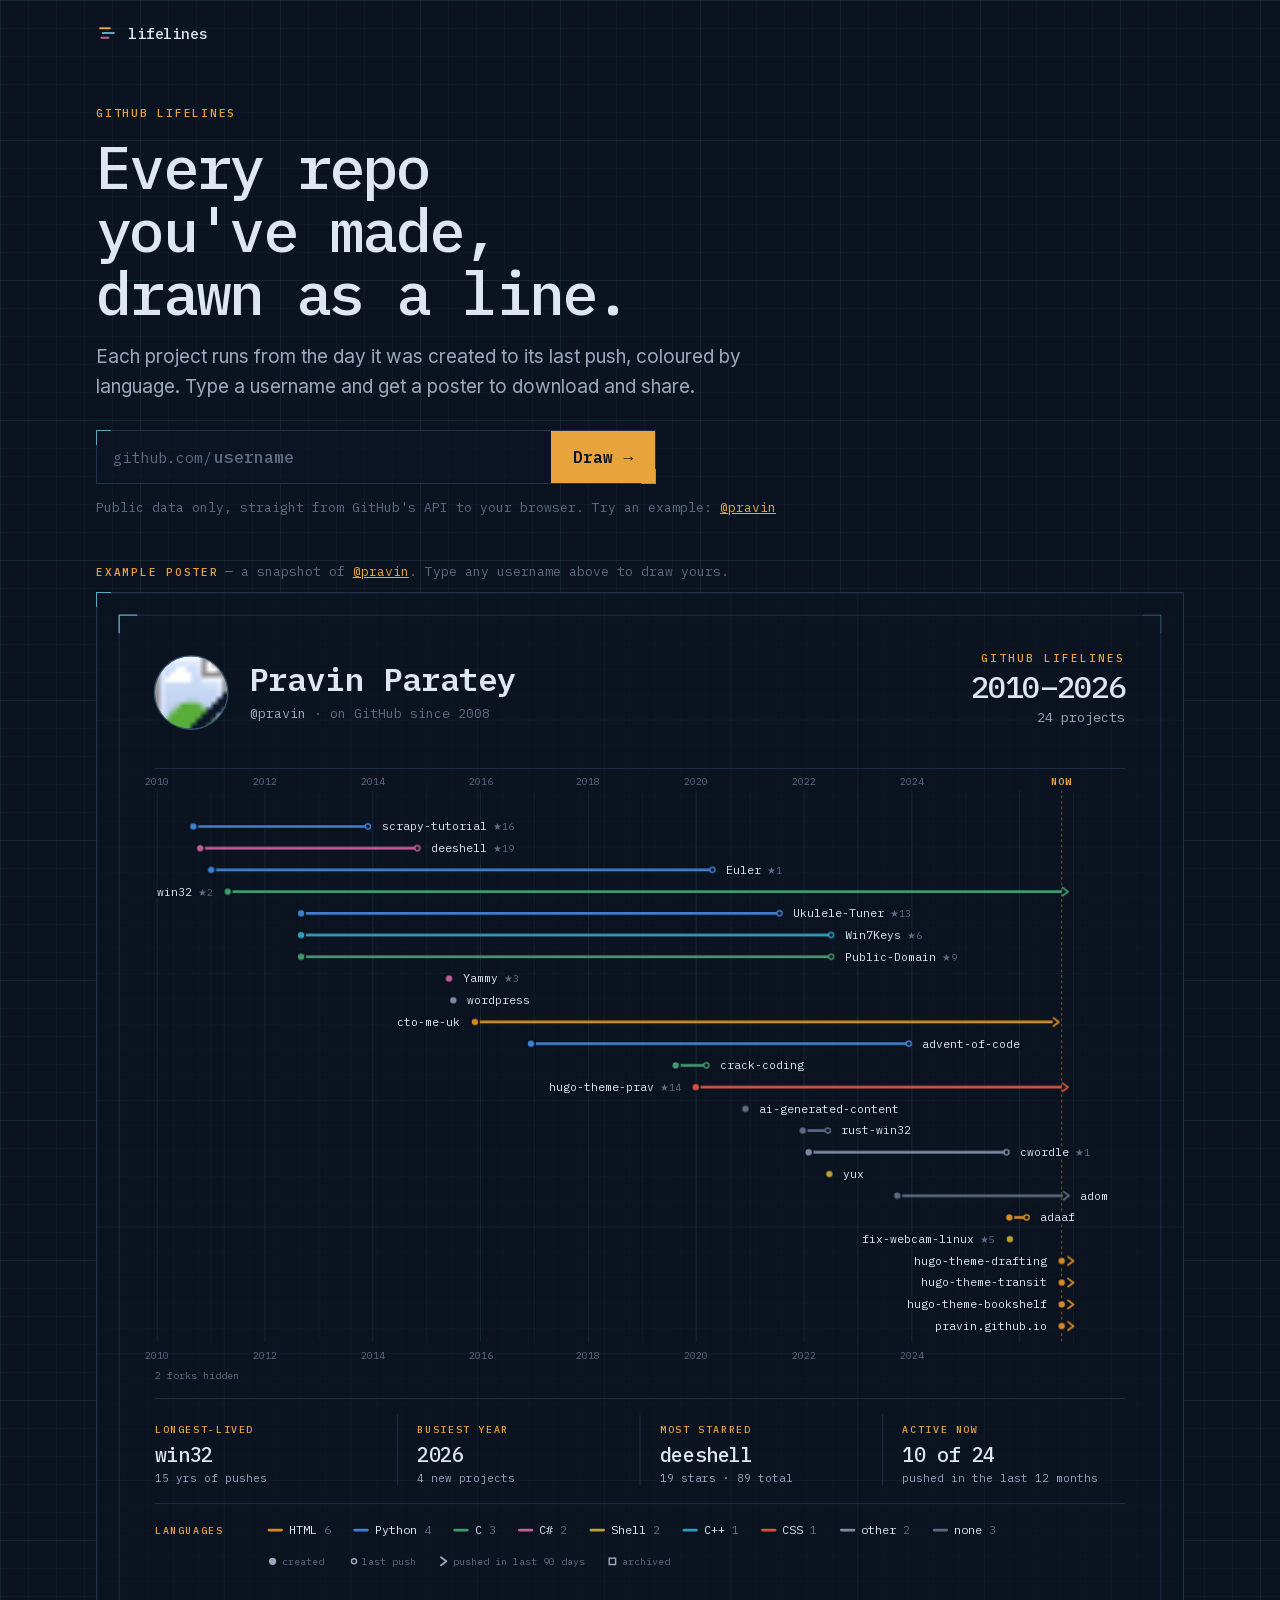
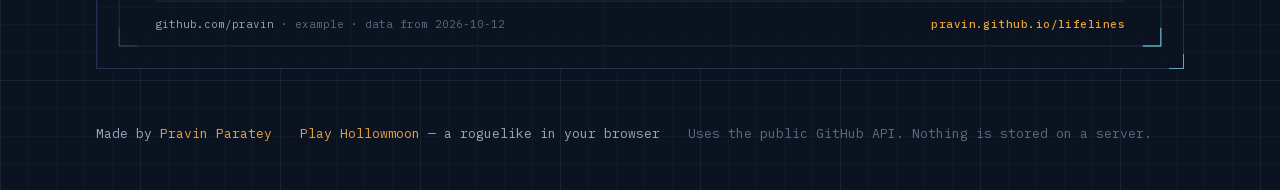
==== index.html @ f8da4375 "GitHub Lifelines: shareable poster of a user's repos as lifelines Static site (no build) that fetche" ====
<!doctype html>
<html lang="en">
<head>
<meta charset="utf-8">
<meta name="viewport" content="width=device-width, initial-scale=1">
<title>GitHub Lifelines — every repo, drawn as a line</title>
<meta name="description" content="Type a GitHub username and get a shareable poster of their public projects, each one a line from its first day to its last push.">
<link rel="canonical" href="https://pravin.github.io/lifelines/">
<meta property="og:type" content="website">
<meta property="og:site_name" content="GitHub Lifelines">
<meta property="og:title" content="GitHub Lifelines — every repo, drawn as a line">
<meta property="og:description" content="Type a GitHub username, get a poster of every public project from its first day to its last push. Download it, share it.">
<meta property="og:url" content="https://pravin.github.io/lifelines/">
<meta property="og:image" content="https://pravin.github.io/lifelines/og.png">
<meta property="og:image:width" content="1200">
<meta property="og:image:height" content="630">
<meta property="og:image:alt" content="A dark poster of GitHub projects drawn as coloured horizontal lines across the years.">
<meta name="twitter:card" content="summary_large_image">
<meta name="twitter:title" content="GitHub Lifelines — every repo, drawn as a line">
<meta name="twitter:description" content="Type a GitHub username, get a poster of every public project from its first day to its last push.">
<meta name="twitter:image" content="https://pravin.github.io/lifelines/og.png">
<meta name="theme-color" content="#0b1220">
<link rel="icon" href="data:image/svg+xml,<svg xmlns='http://www.w3.org/2000/svg' viewBox='0 0 32 32'><rect width='32' height='32' rx='4' fill='%230b1220'/><g stroke-width='3' stroke-linecap='round'><path d='M6 9h14' stroke='%23e8a33d'/><path d='M10 16h16' stroke='%235fa8bc'/><path d='M8 23h10' stroke='%23c25f9c'/></g></svg>">
<link rel="preload" href="fonts/plex-mono-500.woff2" as="font" type="font/woff2" crossorigin>
<link rel="stylesheet" href="style.css">
</head>
<body>
<header class="wrap top">
  <a class="mark" href="./" aria-label="GitHub Lifelines home">
    <svg viewBox="0 0 32 32" width="22" height="22" aria-hidden="true"><g stroke-width="3" stroke-linecap="round"><path d="M6 9h14" stroke="#e8a33d"/><path d="M10 16h16" stroke="#5fa8bc"/><path d="M8 23h10" stroke="#c25f9c"/></g></svg>
    <span>lifelines</span>
  </a>
</header>

<main>
  <section class="wrap hero">
    <p class="label">GitHub Lifelines</p>
    <h1>Every repo you've made, drawn as a line.</h1>
    <p class="pitch">Each project runs from the day it was created to its last push, coloured by language. Type a username and get a poster to download and share.</p>
    <form id="form" class="search frame" autocomplete="off" role="search">
      <label for="u" class="prefix">github.com/</label>
      <input id="u" name="u" type="text" inputmode="text" autocapitalize="off" spellcheck="false" placeholder="username" maxlength="39" required aria-describedby="hint">
      <button type="submit" class="btn">Draw <span aria-hidden="true">→</span></button>
    </form>
    <p id="hint" class="hint">Public data only, straight from GitHub's API to your browser. Try an example: <a href="?u=pravin" id="example">@pravin</a></p>
  </section>

  <section class="wrap result" aria-live="polite">
    <div id="status" class="status" hidden></div>

    <div id="toolbar" class="toolbar" hidden>
      <div class="tb-left">
        <label class="toggle"><input type="checkbox" id="forks"> <span>Include forks</span></label>
        <button type="button" class="link-btn" id="listToggle" aria-expanded="false" aria-controls="list">View as list</button>
      </div>
      <div class="tb-right">
        <button type="button" class="btn small" id="download">Download PNG</button>
        <button type="button" class="ghost" id="share" hidden>Share…</button>
        <a class="ghost" id="shareX" target="_blank" rel="noopener">Post on X</a>
        <a class="ghost" id="shareLi" target="_blank" rel="noopener">LinkedIn</a>
        <button type="button" class="ghost" id="copy">Copy link</button>
      </div>
    </div>

    <div id="sampleTag" class="sample-tag" hidden><span class="label">Example poster</span> <span>— a snapshot of <a href="?u=pravin">@pravin</a>. Type any username above to draw yours.</span></div>

    <figure class="poster-frame frame" id="frame">
      <div class="poster-scroll" id="scroll" tabindex="-1">
        <div id="poster" class="poster"></div>
      </div>
      <div id="tip" class="tip" role="tooltip" hidden></div>
    </figure>
    <p class="scroll-hint">Scroll sideways to see the whole poster, or use <b>View as list</b>.</p>

    <div id="list" class="list frame" hidden></div>
  </section>
</main>

<footer class="wrap foot">
  <span>Made by <a href="https://pravin.github.io">Pravin Paratey</a></span>
  <span><a href="https://pravin.github.io/hollowmoon/">Play Hollowmoon</a> — a roguelike in your browser</span>
  <span class="dim">Uses the public GitHub API. Nothing is stored on a server.</span>
</footer>

<script src="js/lifelines.js"></script>
<script src="js/app.js"></script>
</body>
</html>
---- style.css ----
@font-face { font-family: "IBM Plex Mono"; font-weight: 400; font-display: swap; src: url(fonts/plex-mono-400.woff2) format("woff2"); }
@font-face { font-family: "IBM Plex Mono"; font-weight: 500; font-display: swap; src: url(fonts/plex-mono-500.woff2) format("woff2"); }
@font-face { font-family: "IBM Plex Mono"; font-weight: 600; font-display: swap; src: url(fonts/plex-mono-600.woff2) format("woff2"); }
@font-face { font-family: "Inter"; font-weight: 100 900; font-display: swap; src: url(fonts/inter-var.woff2) format("woff2"); }

:root {
  --ground: #0b1220; --panel: rgba(13,21,38,.78); --panel-solid: #101a30;
  --ink: #dfe6f2; --ink2: #9aa7bd; --ink3: #5c6a83; --line: #22314e;
  --amber: #e8a33d; --cyan: #5fa8bc; --bad: #e0705a;
  --mono: "IBM Plex Mono", ui-monospace, Menlo, Consolas, monospace;
  --sans: "Inter", system-ui, -apple-system, "Segoe UI", sans-serif;
  color-scheme: dark;
}
* { box-sizing: border-box; }
[hidden] { display: none !important; }
html, body { margin: 0; }
body {
  background-color: var(--ground); color: var(--ink); font: 16px/1.6 var(--sans); -webkit-font-smoothing: antialiased;
  background-image:
    linear-gradient(rgba(95,168,188,.045) 1px, transparent 1px), linear-gradient(90deg, rgba(95,168,188,.045) 1px, transparent 1px),
    linear-gradient(rgba(95,168,188,.08) 1px, transparent 1px), linear-gradient(90deg, rgba(95,168,188,.08) 1px, transparent 1px);
  background-size: 28px 28px, 28px 28px, 140px 140px, 140px 140px;
  overflow-x: hidden;
}
::selection { background: var(--amber); color: var(--ground); }
a { color: var(--amber); }
.wrap { max-width: 1120px; margin: 0 auto; padding: 0 16px; }
.label { font: 500 11px/1 var(--mono); letter-spacing: .16em; text-transform: uppercase; color: var(--amber); margin: 0; }

.frame { position: relative; border: 1px solid var(--line); background: var(--panel); }
.frame::before, .frame::after { content: ""; position: absolute; width: 14px; height: 14px; border: 0 solid var(--cyan); pointer-events: none; z-index: 2; }
.frame::before { top: -1px; left: -1px; border-top-width: 1px; border-left-width: 1px; }
.frame::after { bottom: -1px; right: -1px; border-bottom-width: 1px; border-right-width: 1px; }

.top { padding-top: 22px; }
.mark { display: inline-flex; align-items: center; gap: 10px; color: var(--ink); text-decoration: none; font: 500 15px var(--mono); letter-spacing: -.01em; }

.hero { padding-top: 56px; }
h1 { font: 500 clamp(32px, 6.4vw, 60px)/1.05 var(--mono); letter-spacing: -.045em; margin: 16px 0 18px; max-width: 18ch; text-wrap: balance; }
.pitch { font-size: clamp(16px, 2vw, 19px); color: var(--ink2); max-width: 54ch; margin: 0 0 28px; }

.search { display: flex; align-items: stretch; max-width: 560px; }
.search .prefix { display: flex; align-items: center; padding: 0 0 0 16px; font: 15px var(--mono); color: var(--ink3); white-space: nowrap; }
.search input {
  flex: 1; min-width: 0; background: transparent; border: 0; color: var(--ink); font: 500 17px var(--mono); padding: 15px 10px 15px 2px; outline: none;
}
.search:focus-within { border-color: #35507a; }
.search input::placeholder { color: var(--ink3); }
.btn {
  display: inline-flex; align-items: center; gap: 10px; background: var(--amber); color: var(--ground); text-decoration: none; border: 0; cursor: pointer;
  font: 600 16px var(--mono); padding: 0 22px; transition: transform .15s, box-shadow .15s;
}
.btn:hover { box-shadow: 0 8px 28px -8px rgba(232,163,61,.6); }
.btn.small { font-size: 13px; padding: 9px 14px; }
.btn:disabled { opacity: .6; cursor: progress; }
.hint { font: 13px/1.6 var(--mono); color: var(--ink3); margin: 14px 0 0; }
.hint a { color: var(--amber); }

.result { margin-top: 44px; }
.status { font: 14px/1.6 var(--mono); color: var(--ink2); border-left: 2px solid var(--amber); padding: 10px 16px; margin-bottom: 18px; background: var(--panel); }
.status.error { border-left-color: var(--bad); color: var(--ink); }
.status .dim { color: var(--ink3); }

.toolbar { display: flex; flex-wrap: wrap; justify-content: space-between; align-items: center; gap: 12px 20px; margin-bottom: 14px; font: 13px var(--mono); }
.tb-left, .tb-right { display: flex; flex-wrap: wrap; align-items: center; gap: 10px 16px; }
.toggle { display: inline-flex; align-items: center; gap: 8px; color: var(--ink2); cursor: pointer; }
.toggle input { accent-color: var(--amber); width: 16px; height: 16px; margin: 0; }
.link-btn { background: none; border: 0; padding: 0; color: var(--ink2); font: inherit; text-decoration: underline; text-decoration-color: var(--line); text-underline-offset: 4px; cursor: pointer; }
.link-btn:hover { color: var(--ink); }
.ghost {
  display: inline-flex; align-items: center; background: transparent; border: 1px solid var(--line); color: var(--ink); padding: 8px 12px;
  font: 13px var(--mono); text-decoration: none; cursor: pointer;
}
.ghost:hover { border-color: var(--cyan); }
:focus-visible { outline: 2px solid var(--amber); outline-offset: 2px; }

.sample-tag { font: 13px var(--mono); color: var(--ink3); margin: 0 0 12px; display: flex; flex-wrap: wrap; gap: 6px; align-items: baseline; }

.poster-frame { margin: 0; padding: 0; }
.poster-scroll { overflow-x: auto; overflow-y: hidden; -webkit-overflow-scrolling: touch; }
.poster { min-width: 760px; line-height: 0; }
.poster svg { display: block; width: 100%; height: auto; }
.scroll-hint { display: none; font: 12px var(--mono); color: var(--ink3); margin: 8px 0 0; }
@media (max-width: 790px) { .scroll-hint { display: block; } }
.poster.loading { opacity: .35; transition: opacity .2s; }

/* interactive rows */
.ll-row { cursor: pointer; outline: none; }
.ll-row .ll-hit { transition: fill-opacity .12s; }
.ll-row:hover .ll-hit, .ll-row:focus-visible .ll-hit, .ll-row.on .ll-hit { fill-opacity: .07; }
.ll-row:focus-visible .ll-hit { stroke: var(--amber); stroke-width: 1.2; }
.ll-svg.dim .ll-row:not(:hover):not(:focus-visible):not(.on) { opacity: .45; }
.ll-svg .ll-row { transition: opacity .15s; }

@media (prefers-reduced-motion: no-preference) {
  .ll-svg.animate .ll-line { stroke-dasharray: 1 1; stroke-dashoffset: 1; animation: ll-draw 1.1s cubic-bezier(.3,.6,.2,1) forwards; animation-delay: calc(var(--i) * 28ms + 120ms); }
  .ll-svg.animate .ll-row .ll-dot, .ll-svg.animate .ll-row .ll-label, .ll-svg.animate .ll-row line[stroke-dasharray] { opacity: 0; animation: ll-fade .5s ease-out forwards; animation-delay: calc(var(--i) * 28ms + 120ms); }
  .ll-svg.animate .ll-row .ll-label { animation-delay: calc(var(--i) * 28ms + 700ms); }
}
@keyframes ll-draw { to { stroke-dashoffset: 0; } }
@keyframes ll-fade { to { opacity: 1; } }

.tip {
  position: absolute; z-index: 5; max-width: min(340px, calc(100% - 16px)); pointer-events: none;
  background: #0d1628; border: 1px solid #2c4166; box-shadow: 0 12px 36px -8px rgba(0,0,0,.7);
  padding: 12px 14px; font: 12.5px/1.5 var(--mono); color: var(--ink2);
}
.tip.pinned { pointer-events: auto; }
.tip b { display: block; color: var(--ink); font-size: 14px; font-weight: 600; margin-bottom: 2px; word-break: break-word; }
.tip .desc { color: var(--ink2); font-family: var(--sans); font-size: 13px; margin: 4px 0 8px; }
.tip .row { display: flex; gap: 8px; align-items: center; }
.tip .sw { width: 14px; height: 3px; border-radius: 2px; display: inline-block; }
.tip .open { display: inline-block; margin-top: 8px; color: var(--amber); }
.tip .k { color: var(--ink3); }

.list { margin-top: 16px; padding: 8px 0; overflow-x: auto; }
.list table { width: 100%; border-collapse: collapse; font: 13px/1.5 var(--mono); }
.list caption { text-align: left; padding: 10px 16px; color: var(--ink2); }
.list th { text-align: left; font-weight: 500; color: var(--ink3); padding: 8px 16px; border-bottom: 1px solid var(--line); white-space: nowrap; font-size: 11px; letter-spacing: .1em; text-transform: uppercase; }
.list td { padding: 7px 16px; border-bottom: 1px solid rgba(34,49,78,.5); color: var(--ink2); vertical-align: top; }
.list td:first-child a { color: var(--ink); }
.list .sw { display: inline-block; width: 12px; height: 3px; border-radius: 2px; vertical-align: middle; margin-right: 8px; }
.list .num { text-align: right; white-space: nowrap; }
@media (max-width: 640px) { .list .hide-sm { display: none; } }

.foot { display: flex; flex-wrap: wrap; gap: 8px 28px; padding-top: 56px; padding-bottom: 48px; font: 13px var(--mono); color: var(--ink2); }
.foot a { color: var(--amber); text-decoration: none; border-bottom: 1px solid transparent; }
.foot a:hover { border-bottom-color: var(--amber); }
.foot .dim { color: var(--ink3); }

.sr-only { position: absolute; width: 1px; height: 1px; overflow: hidden; clip: rect(0 0 0 0); white-space: nowrap; }
.toast { position: fixed; left: 50%; bottom: 24px; transform: translateX(-50%); background: var(--amber); color: var(--ground); font: 600 13px var(--mono); padding: 10px 16px; z-index: 50; }

@media (max-width: 520px) {
  .hero { padding-top: 36px; }
  .search .prefix { padding-left: 12px; font-size: 13px; }
  .search input { font-size: 16px; }
  .btn { padding: 0 16px; }
  .tb-right { width: 100%; }
}
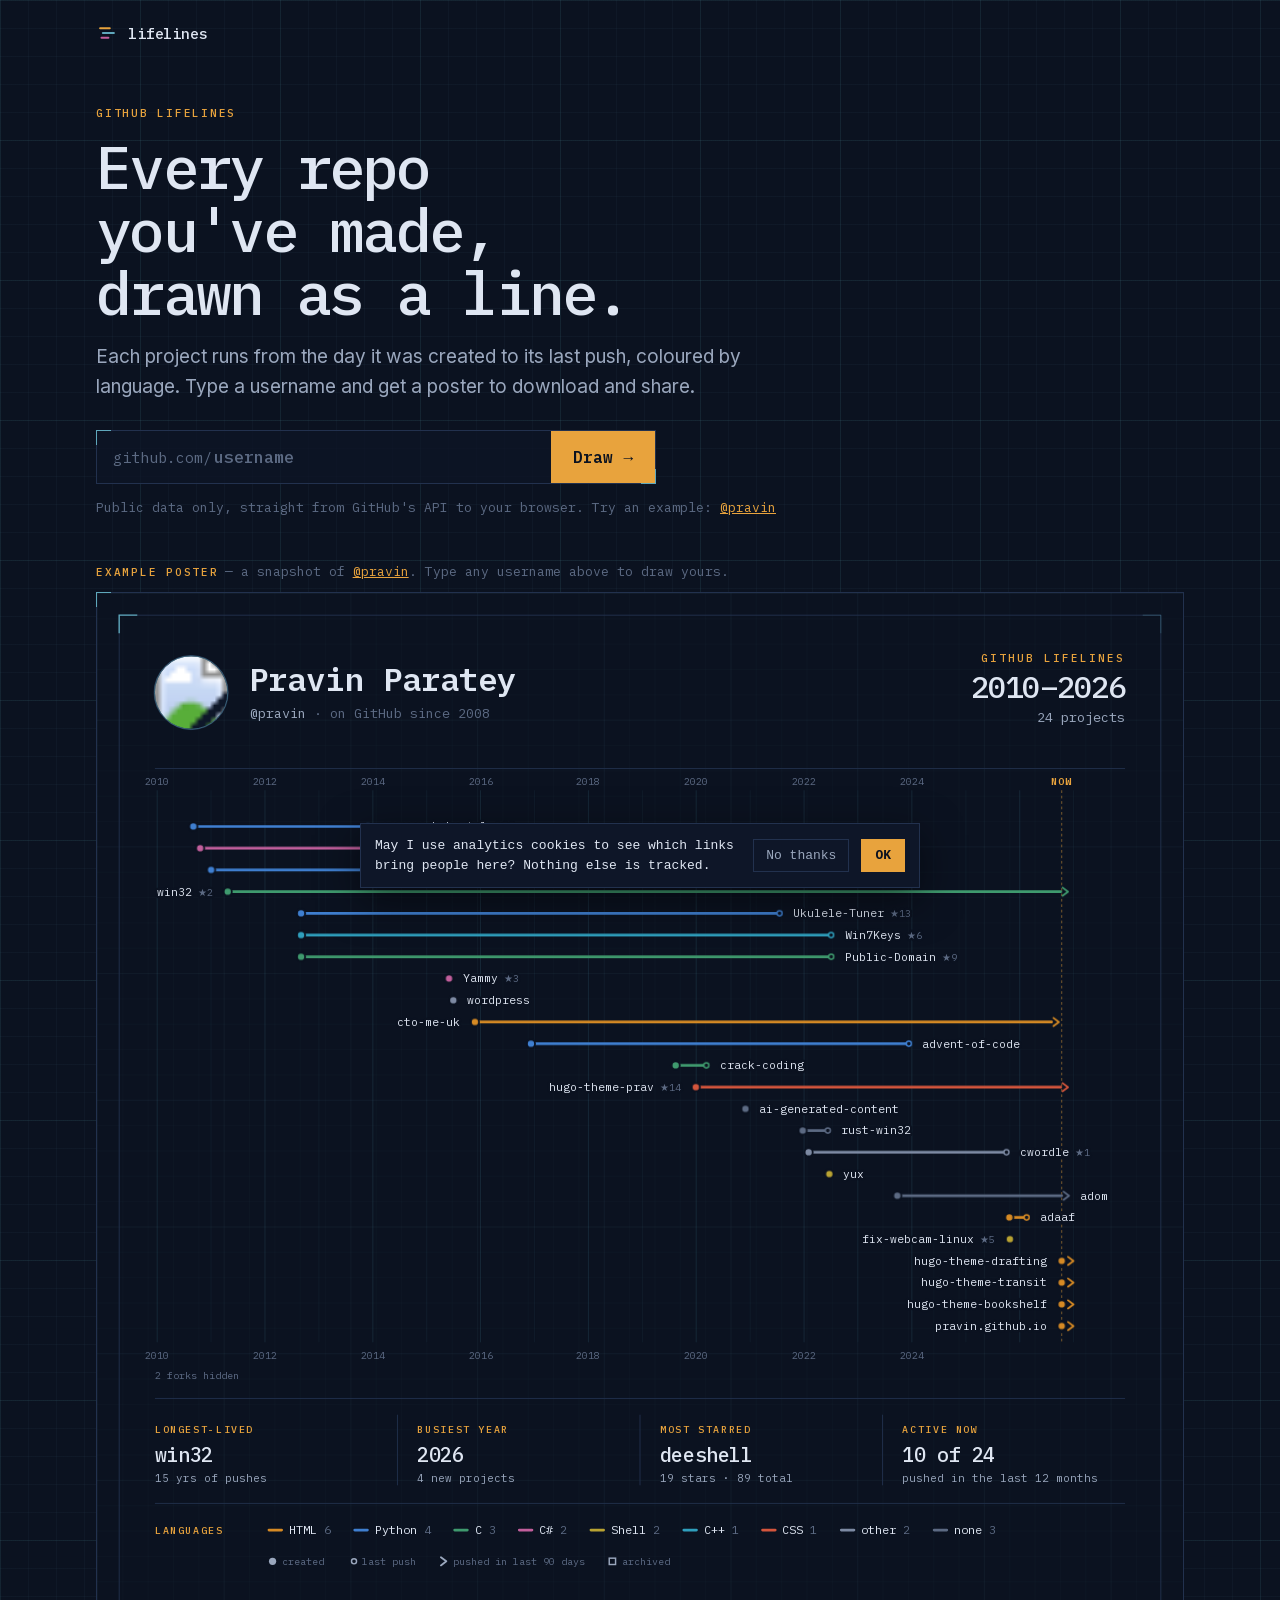
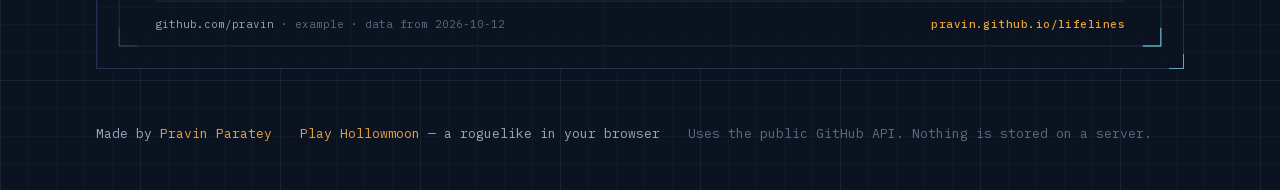
==== commit f6a75257: "Add Google Analytics with a consent banner Consent Mode v2: no analytics cookies until the visitor a" ====
--- a/index.html
+++ b/index.html
@@ -2,6 +2,20 @@
 <html lang="en">
 <head>
 <meta charset="utf-8">
+<!-- Google Analytics (GA4) with Consent Mode v2: no analytics cookies until the visitor accepts.
+     The choice is stored per origin, so it is shared by every site on pravin.github.io. -->
+<script>
+  window.dataLayer = window.dataLayer || [];
+  function gtag() { dataLayer.push(arguments); }
+  (function () {
+    var c = null; try { c = localStorage.getItem("ga-consent"); } catch (e) {}
+    gtag("consent", "default", { ad_storage: "denied", ad_user_data: "denied", ad_personalization: "denied",
+      analytics_storage: c === "granted" ? "granted" : "denied" });
+  })();
+  gtag("js", new Date());
+  gtag("config", "G-QVSKNV76Z7");
+</script>
+<script async src="https://www.googletagmanager.com/gtag/js?id=G-QVSKNV76Z7"></script>
 <meta name="viewport" content="width=device-width, initial-scale=1">
 <title>GitHub Lifelines — every repo, drawn as a line</title>
 <meta name="description" content="Type a GitHub username and get a shareable poster of their public projects, each one a line from its first day to its last push.">
@@ -84,5 +98,30 @@
 
 <script src="js/lifelines.js"></script>
 <script src="js/app.js"></script>
+<!-- Analytics consent banner: shown once per browser for all of pravin.github.io. -->
+<script>
+(function () {
+  var c = null; try { c = localStorage.getItem("ga-consent"); } catch (e) {}
+  if (c) return;
+  var b = document.createElement("div");
+  b.setAttribute("role", "region"); b.setAttribute("aria-label", "Analytics consent");
+  b.style.cssText = "position:fixed;left:12px;right:12px;bottom:12px;z-index:2147483647;max-width:560px;margin:0 auto;" +
+    "background:#0e1628;color:#dfe6f2;border:1px solid #22314e;box-shadow:0 12px 40px rgba(0,0,0,.5);" +
+    "padding:12px 14px;display:flex;gap:12px;align-items:center;flex-wrap:wrap;font:13px/1.5 ui-monospace,Menlo,monospace";
+  b.innerHTML = '<span style="flex:1 1 240px">May I use analytics cookies to see which links bring people here? Nothing else is tracked.</span>' +
+    '<button data-c="denied" style="background:none;color:#9aa7bd;border:1px solid #22314e;padding:6px 12px;font:inherit;cursor:pointer">No thanks</button>' +
+    '<button data-c="granted" style="background:#e8a33d;color:#0b1220;border:0;padding:7px 14px;font:inherit;font-weight:600;cursor:pointer">OK</button>';
+  b.addEventListener("click", function (e) {
+    var v = e.target.getAttribute && e.target.getAttribute("data-c"); if (!v) return;
+    try { localStorage.setItem("ga-consent", v); } catch (err) {}
+    if (window.gtag) gtag("consent", "update", { analytics_storage: v });
+    b.remove();
+  });
+  // Keep game key presses from reaching the page while the banner has focus.
+  b.addEventListener("keydown", function (e) { e.stopPropagation(); });
+  (document.body ? Promise.resolve() : new Promise(function (r) { addEventListener("DOMContentLoaded", r); }))
+    .then(function () { document.body.appendChild(b); });
+})();
+</script>
 </body>
 </html>
